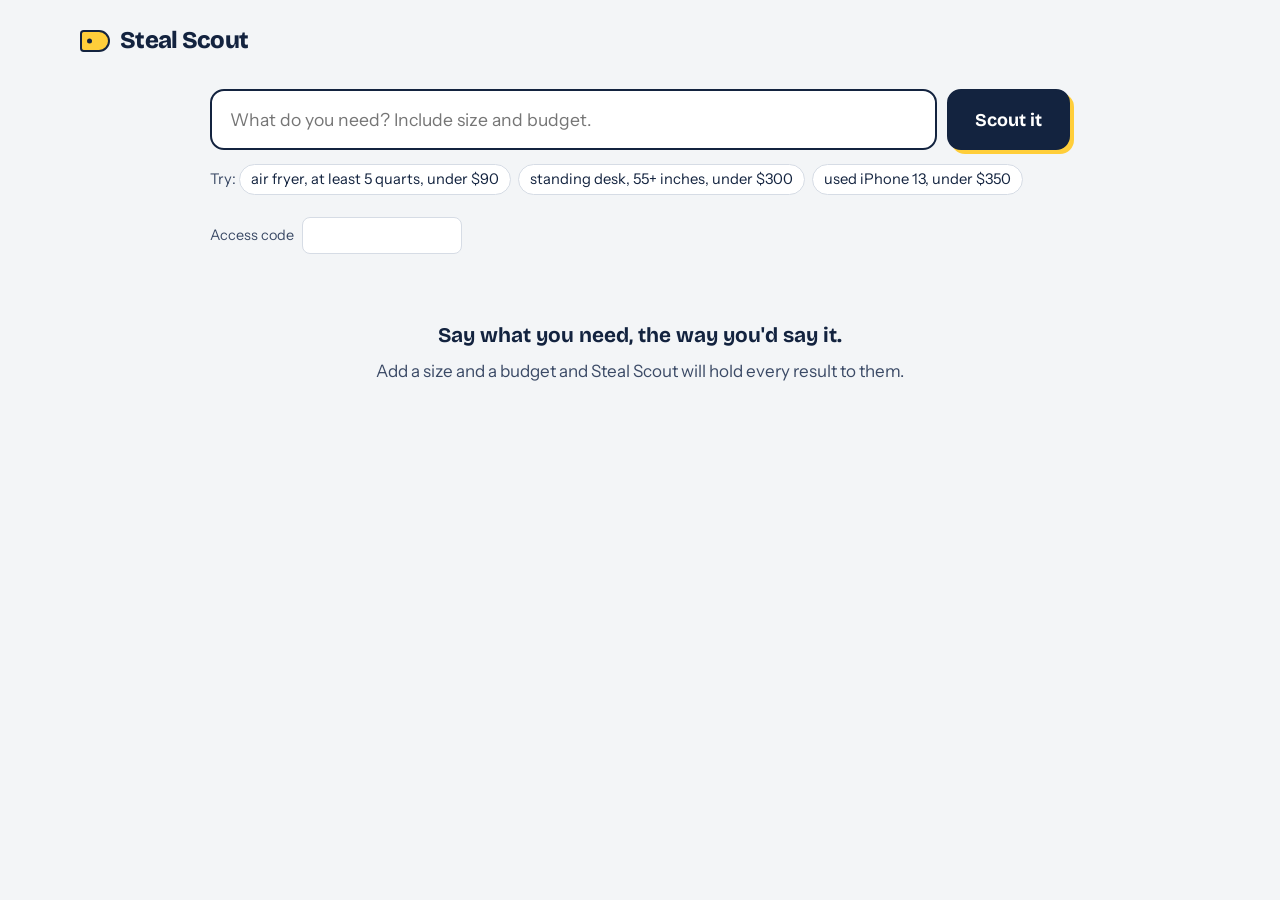
==== search.html @ 801db47e "Add files via upload" ====
<!doctype html>
<html lang="en">
<head>
  <meta charset="utf-8">
  <meta name="viewport" content="width=device-width, initial-scale=1">
  <title>Search — Steal Scout</title>
  <meta name="robots" content="noindex">
  <link rel="icon" href="data:image/svg+xml,%3Csvg xmlns='http://www.w3.org/2000/svg' viewBox='0 0 32 24'%3E%3Cpath d='M2 2h18l10 10-10 10H2z' fill='%23ffce3a' stroke='%2313233f' stroke-width='2.5' stroke-linejoin='round'/%3E%3Ccircle cx='8' cy='12' r='2.5' fill='%2313233f'/%3E%3C/svg%3E">
  <link rel="preconnect" href="https://fonts.googleapis.com">
  <link rel="preconnect" href="https://fonts.gstatic.com" crossorigin>
  <link href="https://fonts.googleapis.com/css2?family=Bricolage+Grotesque:opsz,wght@12..96,600;12..96,700;12..96,800&family=Instrument+Sans:wght@400;600&display=swap" rel="stylesheet">
  <link rel="stylesheet" href="styles.css">
  <style>
    .app { padding: 8px 0 72px; }
    .app .wrap { max-width: 860px; }
    .search-form { display: flex; gap: 10px; flex-wrap: wrap; margin-bottom: 10px; }
    .search-form input[type="search"] {
      flex: 1 1 320px; font: inherit; font-size: 1.1rem;
      padding: 15px 18px; border: 2px solid var(--ink); border-radius: 14px; background: #fff;
    }
    .search-form .btn { border-radius: 14px; }
    .examples { font-size: 0.92rem; color: var(--ink-soft); margin: 0 0 22px; }
    .examples button {
      font: inherit; color: var(--ink); background: #fff; border: 1.5px solid var(--line);
      border-radius: 999px; padding: 3px 11px; margin: 4px 4px 0 0; cursor: pointer;
    }
    .code-row { display: flex; gap: 8px; align-items: center; font-size: 0.9rem; color: var(--ink-soft); margin-bottom: 18px; }
    .code-row input { font: inherit; padding: 6px 10px; border: 1.5px solid var(--line); border-radius: 8px; width: 160px; }
    .summary {
      background: #fff; border: 2px solid var(--ink); border-radius: 14px;
      padding: 14px 18px; margin-bottom: 14px; display: grid; gap: 8px;
    }
    .summary .save { background: var(--sticker); border-radius: 8px; padding: 8px 12px; font-weight: 600; }
    .summary-row { display: flex; justify-content: space-between; gap: 12px; flex-wrap: wrap; align-items: center; font-size: 0.95rem; color: var(--ink-soft); }
    .summary-row a { font-weight: 600; color: var(--ink); }
    .warn { font-size: 0.88rem; color: var(--markdown); }
    .list { list-style: none; padding: 0; margin: 0; display: grid; gap: 10px; }
    .item {
      display: grid; grid-template-columns: 76px 1fr auto; gap: 14px; align-items: center;
      background: #fff; border: 1.5px solid var(--line); border-radius: 12px; padding: 12px 14px;
    }
    .item.top { border: 2px solid var(--save); }
    .item.weak { opacity: .72; }
    .thumb { width: 76px; height: 76px; border-radius: 8px; background: var(--paper); object-fit: contain; }
    .t { font-weight: 600; line-height: 1.3; }
    .t a { text-decoration: none; }
    .t a:hover { text-decoration: underline; }
    .m { font-size: 0.86rem; color: var(--ink-soft); margin-top: 3px; }
    .badges { margin-top: 6px; display: flex; gap: 6px; flex-wrap: wrap; }
    .b { font-size: 0.76rem; font-weight: 700; border-radius: 4px; padding: 1px 7px; }
    .b-fit { background: #e1f3ea; color: var(--save); }
    .b-low { background: #f1f3f6; color: var(--ink-soft); }
    .b-used { background: #eef0ff; color: #3a3fa8; }
    .b-top { background: var(--save); color: #fff; }
    .note { font-size: 0.84rem; color: var(--markdown); margin-top: 4px; }
    .p { text-align: right; }
    .p strong { font-family: var(--display); font-size: 1.3rem; font-variant-numeric: tabular-nums; }
    .p s { display: block; font-size: 0.82rem; color: var(--ink-soft); }
    .p a { display: block; margin-top: 6px; font-size: 0.86rem; font-weight: 600; }
    .state { text-align: center; padding: 48px 16px; color: var(--ink-soft); }
    .state strong { display: block; font-family: var(--display); font-size: 1.3rem; color: var(--ink); margin-bottom: 6px; }
    @media (max-width: 600px) {
      .item { grid-template-columns: 56px 1fr; }
      .thumb { width: 56px; height: 56px; }
      .p { grid-column: 2; text-align: left; display: flex; flex-wrap: wrap; gap: 4px 12px; align-items: baseline; }
      .p a { margin-top: 0; }
      .p s { display: inline; margin-left: 6px; }
    }
  </style>
</head>
<body>
<header class="site-head">
  <div class="wrap">
    <a class="logo" href="/"><span class="logo-tag" aria-hidden="true"></span>Steal Scout</a>
  </div>
</header>

<main class="app">
  <div class="wrap">
    <form class="search-form" id="form" role="search">
      <label class="hidden" for="q">What are you shopping for?</label>
      <input id="q" type="search" name="q" placeholder="What do you need? Include size and budget." autocomplete="off" required minlength="3" maxlength="200">
      <button class="btn" type="submit" id="go">Scout it</button>
    </form>
    <p class="examples">Try:
      <button type="button" data-q="air fryer, at least 5 quarts, under $90">air fryer, at least 5 quarts, under $90</button>
      <button type="button" data-q="standing desk at least 55 inches wide under $300">standing desk, 55+ inches, under $300</button>
      <button type="button" data-q="used iphone 13 128gb under $350">used iPhone 13, under $350</button>
    </p>
    <div class="code-row">
      <label for="code">Access code</label>
      <input id="code" type="password" autocomplete="off">
    </div>

    <div id="out" aria-live="polite">
      <div class="state"><strong>Say what you need, the way you'd say it.</strong>Add a size and a budget and Steal Scout will hold every result to them.</div>
    </div>
  </div>
</main>

<script>
(function () {
  var form = document.getElementById('form');
  var qEl = document.getElementById('q');
  var codeEl = document.getElementById('code');
  var out = document.getElementById('out');
  var go = document.getElementById('go');
  var demo = new URLSearchParams(location.search).has('demo');

  try { codeEl.value = localStorage.getItem('ss_code') || ''; } catch (e) {}

  function el(tag, cls, text) {
    var n = document.createElement(tag);
    if (cls) n.className = cls;
    if (text != null) n.textContent = text;
    return n;
  }
  function money(n) { return '$' + Number(n).toFixed(2); }
  function safeUrl(u) { try { var x = new URL(u); return /^https?:$/.test(x.protocol) ? x.href : null; } catch (e) { return null; } }

  function showState(title, body) {
    out.replaceChildren();
    var s = el('div', 'state');
    s.append(el('strong', null, title), document.createTextNode(body));
    out.append(s);
  }

  function render(data) {
    out.replaceChildren();
    var sum = el('div', 'summary');
    if (data.savings && data.firstResult) {
      sum.append(el('div', 'save', 'Top pick is ' + money(data.savings) + ' less than the first result on a normal search' + (data.firstResult.sponsored ? ' (a sponsored listing).' : '.')));
    }
    var row = el('div', 'summary-row');
    var r = data.removed || {};
    var parts = [];
    if (r.sponsored) parts.push(r.sponsored + ' sponsored');
    if (r.overBudget) parts.push(r.overBudget + ' over budget');
    if (r.condition) parts.push(r.condition + ' used');
    row.append(el('span', null, 'Searched ' + data.totalFound + ' listings' + (parts.length ? ', removed ' + parts.join(', ') : '') + '.'));
    var mp = el('a', null, 'Check Facebook Marketplace near you');
    mp.href = data.marketplaceUrl; mp.target = '_blank'; mp.rel = 'noopener';
    row.append(mp);
    sum.append(row);
    (data.warnings || []).forEach(function (w) { sum.append(el('div', 'warn', w)); });
    out.append(sum);

    if (!data.results.length) {
      var s = el('div', 'state');
      s.append(el('strong', null, 'Nothing matched every requirement.'), document.createTextNode('Try a higher budget or fewer must-haves.'));
      out.append(s);
      return;
    }

    var list = el('ol', 'list');
    var topDone = false;
    data.results.forEach(function (it) {
      var good = !it.fails && it.fit >= 60;
      var li = el('li', 'item' + (good && !topDone ? ' top' : '') + (good ? '' : ' weak'));
      var img = el('img', 'thumb');
      var src = it.thumbnail && safeUrl(it.thumbnail);
      if (src) { img.src = src; img.alt = ''; img.loading = 'lazy'; } else { img.alt = ''; }
      li.append(img);

      var mid = el('div');
      var t = el('div', 't');
      var href = safeUrl(it.link);
      if (href) { var a = el('a', null, it.title); a.href = href; a.target = '_blank'; a.rel = 'noopener nofollow'; t.append(a); }
      else t.textContent = it.title;
      mid.append(t);
      var meta = [it.source];
      if (it.rating != null) meta.push(it.rating + '★' + (it.reviews ? ' from ' + Number(it.reviews).toLocaleString() + ' reviews' : ''));
      if (it.delivery) meta.push(it.delivery);
      mid.append(el('div', 'm', meta.join(' · ')));
      var badges = el('div', 'badges');
      if (good && !topDone) { badges.append(el('span', 'b b-top', 'Top pick')); topDone = true; }
      badges.append(el('span', 'b ' + (good ? 'b-fit' : 'b-low'), it.fit + '% fit'));
      if (it.used) badges.append(el('span', 'b b-used', it.condition || 'Used'));
      mid.append(badges);
      (it.notes || []).forEach(function (n) { mid.append(el('div', 'note', n)); });
      li.append(mid);

      var p = el('div', 'p');
      p.append(el('strong', null, money(it.price)));
      if (it.oldPrice && it.oldPrice > it.price) p.append(el('s', null, money(it.oldPrice)));
      if (href) { var v = el('a', null, 'View at ' + it.source); v.href = href; v.target = '_blank'; v.rel = 'noopener nofollow'; p.append(v); }
      li.append(p);
      list.append(li);
    });
    out.append(list);
  }

  function search(q) {
    var code = codeEl.value.trim();
    if (!demo && !code) { codeEl.focus(); showState('Enter the access code first.', 'Search is limited to testers until launch.'); return; }
    try { localStorage.setItem('ss_code', code); } catch (e) {}
    go.disabled = true; go.textContent = 'Scouting…';
    showState('Scouting stores and marketplaces…', 'Removing sponsored results and checking each listing against what you asked for.');
    var req = demo
      ? new Promise(function (res) { setTimeout(function () { res({ ok: true, json: function () { return DEMO; } }); }, 400); })
      : fetch('/api/search?q=' + encodeURIComponent(q), { headers: { 'x-access-code': code } });
    req.then(function (res) {
      return Promise.resolve(res.json()).then(function (data) {
        if (!res.ok) throw new Error(data.error || 'Search failed.');
        render(data);
      });
    }).catch(function (err) {
      showState('Search didn’t finish.', err.message === 'Failed to fetch' ? 'Check your connection and try again.' : err.message);
    }).finally(function () { go.disabled = false; go.textContent = 'Scout it'; });
  }

  form.addEventListener('submit', function (e) { e.preventDefault(); search(qEl.value.trim()); });
  document.querySelectorAll('[data-q]').forEach(function (b) {
    b.addEventListener('click', function () { qEl.value = b.getAttribute('data-q'); search(qEl.value); });
  });

  // Sample response used only with ?demo in the URL, so the page can be previewed without spending searches.
  var DEMO = {
    totalFound: 9, removed: { sponsored: 2, overBudget: 1, condition: 0 },
    firstResult: { title: 'PrimeChef 6.5 qt', price: 139.99, sponsored: true }, savings: 85,
    marketplaceUrl: 'https://www.facebook.com/marketplace/search/?query=air%20fryer%205%20qt', warnings: [],
    results: [
      { title: 'Kitchen Basics 6-Quart Air Fryer', price: 54.99, oldPrice: 69.99, source: 'Home goods store', rating: 4.6, reviews: 2140, delivery: 'Free delivery', fit: 100, fails: false, notes: [], link: 'https://example.com' },
      { title: '6 Qt Air Fryer, like new', price: 39, source: 'eBay', fit: 100, fails: false, used: true, condition: 'Pre-Owned', notes: [], link: 'https://example.com' },
      { title: 'Countertop 5.8 Qt Air Fryer', price: 64.99, source: 'Warehouse club', rating: 4.5, reviews: 800, fit: 100, fails: false, notes: [], link: 'https://example.com' },
      { title: 'Air Fryer Liners, 100 pack', price: 9.99, source: 'Online retailer', rating: 4.7, reviews: 9000, fit: 37, fails: false, notes: ['Looks like an accessory, not the item'], link: 'https://example.com' },
      { title: 'Compact 4 Quart Air Fryer', price: 49.99, source: 'Department store', rating: 4.4, reviews: 3000, fit: 55, fails: true, notes: ['Wanted 5+ qt, this is 4 qt'], link: 'https://example.com' }
    ]
  };
  if (demo) { qEl.value = 'air fryer, at least 5 quarts, under $90'; search(qEl.value); }
})();
</script>
</body>
</html>
---- styles.css ----
/* Steal Scout — shared styles
   Palette: price-gun navy, clearance-sticker yellow, markdown red, savings green */
:root {
  --ink: #13233f;
  --ink-soft: #3b4a66;
  --paper: #f3f5f7;
  --card: #ffffff;
  --sticker: #ffce3a;
  --sticker-deep: #f2b705;
  --markdown: #d93a2b;
  --save: #1d7f53;
  --line: #d6dce5;
  --radius-tag: 14px;
  --display: "Bricolage Grotesque", "Arial Narrow", sans-serif;
  --body: "Instrument Sans", system-ui, sans-serif;
}

* { box-sizing: border-box; }
html { -webkit-text-size-adjust: 100%; }
body {
  margin: 0;
  background: var(--paper);
  color: var(--ink);
  font-family: var(--body);
  font-size: 1.0625rem;
  line-height: 1.55;
}
img { max-width: 100%; }
a { color: var(--ink); text-underline-offset: 3px; }
a:focus-visible, button:focus-visible, input:focus-visible, summary:focus-visible {
  outline: 3px solid var(--sticker-deep);
  outline-offset: 3px;
  border-radius: 6px;
}

.wrap { width: min(1120px, 100% - 32px); margin-inline: auto; }

/* Header */
.site-head { padding: 22px 0; }
.site-head .wrap { display: flex; align-items: center; justify-content: space-between; gap: 16px; }
.logo {
  font-family: var(--display);
  font-weight: 800;
  font-size: 1.5rem;
  letter-spacing: -0.03em;
  text-decoration: none;
  display: inline-flex; align-items: center; gap: 10px;
}
.logo-tag {
  width: 30px; height: 22px;
  background: var(--sticker);
  border: 2px solid var(--ink);
  border-radius: 4px 12px 12px 4px;
  position: relative;
}
.logo-tag::after {
  content: ""; position: absolute; left: 5px; top: 50%;
  width: 5px; height: 5px; border-radius: 50%;
  background: var(--ink); transform: translateY(-50%);
}
.head-link { font-weight: 600; font-size: 0.95rem; }

/* Buttons */
.btn {
  display: inline-block;
  font-family: var(--display);
  font-weight: 700;
  font-size: 1.125rem;
  padding: 15px 26px;
  border-radius: 999px;
  border: 2px solid var(--ink);
  background: var(--ink);
  color: #fff;
  text-decoration: none;
  cursor: pointer;
  transition: transform .12s ease, box-shadow .12s ease;
  box-shadow: 4px 4px 0 var(--sticker);
}
.btn:hover { transform: translate(-1px, -1px); box-shadow: 6px 6px 0 var(--sticker); }
.btn:active { transform: translate(2px, 2px); box-shadow: 1px 1px 0 var(--sticker); }
.btn-ghost { background: transparent; color: var(--ink); box-shadow: none; }
.btn-ghost:hover { box-shadow: none; background: #fff; }

/* Hero */
.hero { padding: 36px 0 72px; }
.hero .wrap {
  display: grid;
  grid-template-columns: 1fr 1.05fr;
  gap: 56px;
  align-items: start;
}
.hero .wrap > div:first-child { padding-top: 64px; }
.hero h1 {
  font-family: var(--display);
  font-weight: 800;
  font-size: clamp(2.6rem, 5.6vw, 4.6rem);
  line-height: 0.98;
  letter-spacing: -0.04em;
  margin: 0 0 22px;
}
.hero .lede { font-size: 1.2rem; color: var(--ink-soft); max-width: 34ch; margin: 0 0 30px; }
.hero-cta { display: flex; flex-wrap: wrap; gap: 14px; align-items: center; }
.fine { font-size: 0.92rem; color: var(--ink-soft); margin-top: 16px; max-width: 46ch; }

/* Demo panel */
.demo {
  background: var(--card);
  border: 2px solid var(--ink);
  border-radius: 18px;
  padding: 18px;
  box-shadow: 10px 10px 0 var(--ink);
}
.demo-search {
  display: flex; align-items: center; gap: 10px;
  border: 2px solid var(--line);
  border-radius: 12px;
  padding: 11px 14px;
  font-size: 0.98rem;
}
.demo-search svg { flex: none; }
.demo-status {
  display: flex; justify-content: space-between; align-items: center;
  font-size: 0.86rem; color: var(--ink-soft);
  margin: 12px 2px 8px;
  min-height: 1.4em;
}
.demo-status button {
  font: inherit; font-weight: 600; color: var(--ink);
  background: none; border: 0; text-decoration: underline; cursor: pointer; padding: 0;
}
.results { list-style: none; margin: 0; padding: 0; display: grid; gap: 8px; }
.result {
  display: grid;
  grid-template-columns: 1fr auto;
  gap: 4px 12px;
  padding: 11px 13px;
  border: 1.5px solid var(--line);
  border-radius: 10px;
  background: #fff;
  overflow: hidden;
  transition: opacity .45s ease, max-height .5s ease .25s, padding .5s ease .25s, margin .5s ease .25s, border-width .5s ease .25s;
  max-height: 120px;
}
.r-name { font-weight: 600; font-size: 0.97rem; line-height: 1.3; }
.r-meta { font-size: 0.83rem; color: var(--ink-soft); }
.r-price {
  font-family: var(--display); font-weight: 700; font-size: 1.15rem;
  grid-row: span 2; align-self: center; text-align: right;
  font-variant-numeric: tabular-nums;
}
.ad-flag {
  display: inline-block; font-size: 0.72rem; font-weight: 700;
  background: #fde7e4; color: var(--markdown);
  border-radius: 4px; padding: 1px 6px; margin-right: 6px; vertical-align: 1px;
}
.fit {
  display: none; font-size: 0.78rem; font-weight: 700;
  background: #e1f3ea; color: var(--save);
  border-radius: 4px; padding: 1px 6px; margin-right: 6px; vertical-align: 1px;
}
.best { border-color: var(--save); border-width: 2px; }

/* Demo states */
.demo.scouting .is-ad { opacity: .35; text-decoration: line-through; text-decoration-color: var(--markdown); }
.demo.done .is-ad {
  opacity: 0; max-height: 0; padding-top: 0; padding-bottom: 0;
  margin-top: -8px; border-width: 0;
}
.demo.done .fit { display: inline-block; }
.demo.done .is-ad .fit { display: none; }
.savings {
  margin-top: 12px;
  background: var(--sticker);
  border-radius: 10px;
  padding: 10px 14px;
  font-weight: 600;
  font-size: 0.95rem;
  opacity: 0; transform: translateY(6px);
  transition: opacity .4s ease .7s, transform .4s ease .7s;
}
.demo.done .savings { opacity: 1; transform: none; }
.demo-note { font-size: 0.78rem; color: var(--ink-soft); margin: 10px 2px 0; }

/* Sections */
section { padding: 72px 0; }
.section-title {
  font-family: var(--display);
  font-weight: 800;
  font-size: clamp(2rem, 3.6vw, 2.9rem);
  letter-spacing: -0.03em;
  line-height: 1.05;
  margin: 0 0 14px;
  max-width: 22ch;
}
.section-sub { color: var(--ink-soft); max-width: 58ch; margin: 0 0 40px; font-size: 1.1rem; }

/* Steps (a real sequence, so numbered) */
.steps { list-style: none; padding: 0; margin: 0; display: grid; grid-template-columns: repeat(3, 1fr); gap: 32px; counter-reset: step; }
.steps li { counter-increment: step; border-top: 3px solid var(--ink); padding-top: 18px; }
.steps li::before {
  content: counter(step);
  font-family: var(--display); font-weight: 800; font-size: 2.4rem; line-height: 1;
  display: block; margin-bottom: 10px; color: var(--ink);
}
.steps h3 { font-family: var(--display); font-size: 1.35rem; margin: 0 0 8px; letter-spacing: -0.02em; }
.steps p { margin: 0; color: var(--ink-soft); }

/* What you get / not yet */
.split { display: grid; grid-template-columns: 1fr 1fr; gap: 40px; }
.split h3 { font-family: var(--display); font-size: 1.35rem; margin: 0 0 12px; letter-spacing: -0.02em; }
.checklist { list-style: none; padding: 0; margin: 0; display: grid; gap: 10px; }
.checklist li { padding-left: 30px; position: relative; }
.checklist li::before {
  content: ""; position: absolute; left: 0; top: 4px;
  width: 18px; height: 18px; border-radius: 50%;
  background: var(--save);
  -webkit-mask: url("data:image/svg+xml,%3Csvg xmlns='http://www.w3.org/2000/svg' viewBox='0 0 20 20'%3E%3Ccircle cx='10' cy='10' r='10'/%3E%3C/svg%3E") center/contain no-repeat;
}
.checklist li::after {
  content: ""; position: absolute; left: 5px; top: 8px;
  width: 7px; height: 4px; border-left: 2px solid #fff; border-bottom: 2px solid #fff;
  transform: rotate(-45deg);
}
.checklist.later li::before { background: var(--line); }
.checklist.later li::after { border-color: var(--ink-soft); }
.checklist.later li { color: var(--ink-soft); }

/* Offer: the big price tag */
.offer { background: var(--ink); color: #fff; }
.offer .wrap { display: grid; grid-template-columns: 1fr 1fr; gap: 56px; align-items: center; }
.offer .section-title { color: #fff; }
.offer .section-sub { color: #c9d2e1; }
.offer ul { padding-left: 20px; margin: 0 0 28px; color: #e6ebf3; }
.offer li { margin-bottom: 8px; }
.offer .btn { background: var(--sticker); color: var(--ink); border-color: var(--sticker); box-shadow: 4px 4px 0 #fff; }
.offer .btn:hover { box-shadow: 6px 6px 0 #fff; }
.offer .fine { color: #c9d2e1; }
.offer .fine a { color: #fff; }

.tag {
  position: relative;
  background: var(--sticker);
  color: var(--ink);
  border-radius: 18px 60px 60px 18px;
  padding: 44px 48px 44px 78px;
  transform: rotate(-3deg);
  max-width: 440px;
  justify-self: center;
  box-shadow: 12px 12px 0 rgba(0,0,0,.25);
}
.tag::before {
  content: ""; position: absolute; left: 30px; top: 50%;
  width: 22px; height: 22px; border-radius: 50%;
  background: var(--ink); transform: translateY(-50%);
}
.tag-was {
  font-family: var(--display); font-size: 1.6rem; font-weight: 700;
  text-decoration: line-through; text-decoration-color: var(--markdown); text-decoration-thickness: 3px;
  opacity: .7;
}
.tag-now {
  font-family: var(--display); font-weight: 800;
  font-size: clamp(4rem, 9vw, 6.4rem); line-height: .9; letter-spacing: -0.05em;
}
.tag-now span { font-size: .32em; letter-spacing: 0; font-weight: 700; }
.tag-for { font-weight: 600; margin-top: 10px; }

/* FAQ */
.faq { max-width: 760px; }
.faq details { border-bottom: 1.5px solid var(--line); padding: 18px 0; }
.faq summary {
  font-family: var(--display); font-weight: 700; font-size: 1.2rem;
  cursor: pointer; list-style: none; display: flex; justify-content: space-between; gap: 16px;
}
.faq summary::-webkit-details-marker { display: none; }
.faq summary::after { content: "+"; font-size: 1.5rem; line-height: 1; transition: transform .2s ease; }
.faq details[open] summary::after { transform: rotate(45deg); }
.faq details p { margin: 12px 0 0; color: var(--ink-soft); max-width: 64ch; }

/* Waitlist */
.waitlist { background: #fff; border-top: 2px solid var(--ink); border-bottom: 2px solid var(--ink); }
.waitlist form { display: flex; gap: 12px; flex-wrap: wrap; max-width: 560px; }
.waitlist input[type="email"] {
  flex: 1 1 260px;
  font: inherit; padding: 14px 16px;
  border: 2px solid var(--ink); border-radius: 999px; background: var(--paper);
}
.hidden { position: absolute; left: -9999px; }

/* Footer */
.site-foot { padding: 40px 0 56px; font-size: 0.92rem; color: var(--ink-soft); }
.site-foot .wrap { display: flex; flex-wrap: wrap; gap: 12px 28px; justify-content: space-between; }
.site-foot nav { display: flex; gap: 20px; flex-wrap: wrap; }
.disclosure { flex-basis: 100%; max-width: 70ch; }

/* Legal pages */
.legal { padding: 24px 0 72px; }
.legal article { max-width: 720px; background: #fff; border: 2px solid var(--ink); border-radius: 18px; padding: 40px 44px; }
.legal h1 { font-family: var(--display); font-size: clamp(2.2rem, 5vw, 3rem); letter-spacing: -0.03em; line-height: 1; margin: 0 0 8px; }
.legal h2 { font-family: var(--display); font-size: 1.3rem; letter-spacing: -0.01em; margin: 32px 0 8px; }
.legal p, .legal li { color: #24324d; }
.legal .updated { color: var(--ink-soft); margin: 0 0 24px; }

/* Responsive */
@media (max-width: 880px) {
  .hero .wrap, .offer .wrap, .split { grid-template-columns: 1fr; gap: 40px; }
  .steps { grid-template-columns: 1fr; gap: 28px; }
  .hero { padding-top: 12px; }
  .hero .wrap > div:first-child { padding-top: 0; }
  .demo { box-shadow: 6px 6px 0 var(--ink); }
  section { padding: 56px 0; }
  .tag { padding: 34px 32px 34px 66px; }
  .legal article { padding: 28px 22px; }
}

@media (prefers-reduced-motion: reduce) {
  *, *::before, *::after { transition: none !important; animation: none !important; }
  .btn:hover { transform: none; }
}
.demo.done .is-ad { order: 9; }
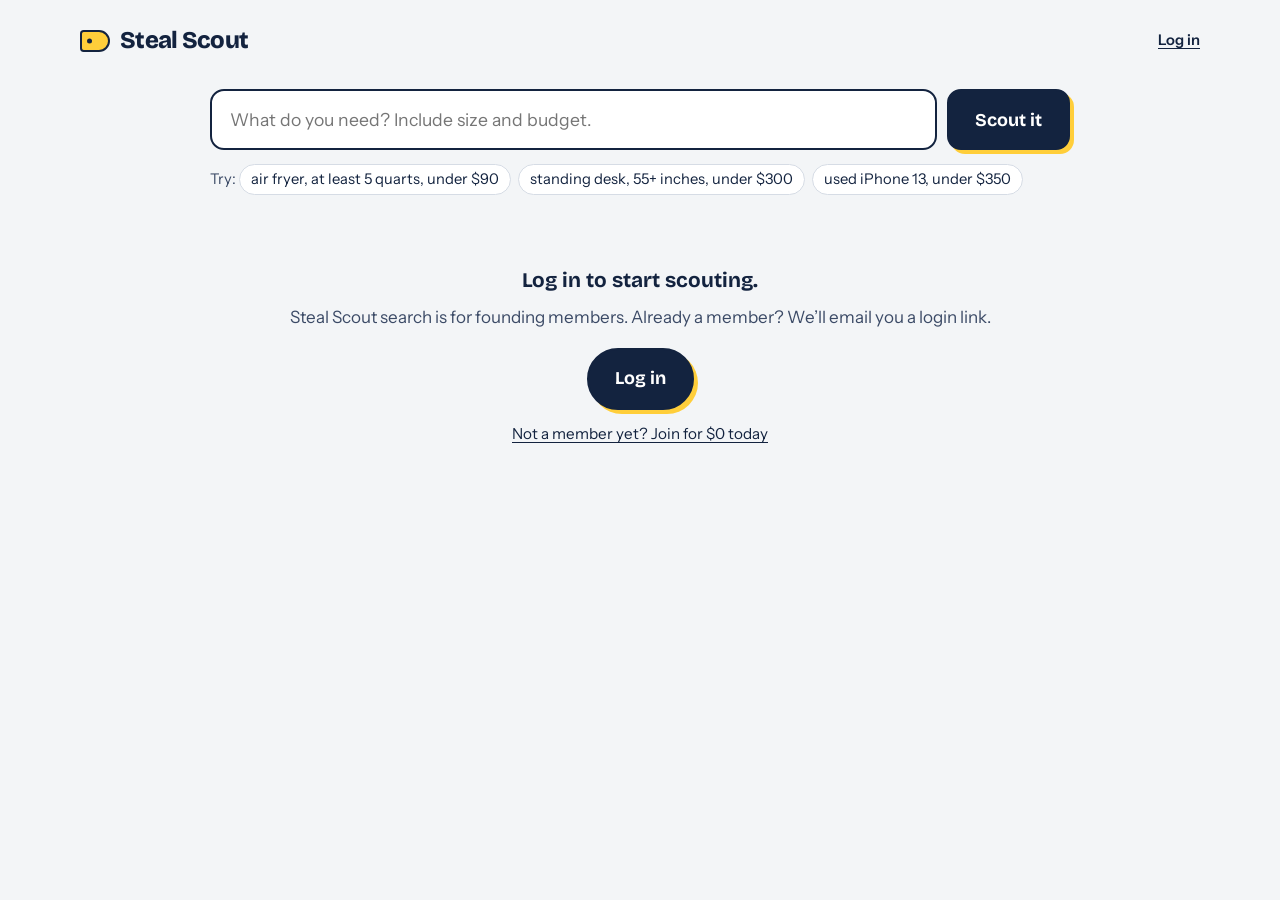
==== commit 96e2c732: "Add files via upload" ====
--- a/search.html
+++ b/search.html
@@ -59,7 +59,14 @@
     .p a { display: block; margin-top: 6px; font-size: 0.86rem; font-weight: 600; }
     .state { text-align: center; padding: 48px 16px; color: var(--ink-soft); }
     .state strong { display: block; font-family: var(--display); font-size: 1.3rem; color: var(--ink); margin-bottom: 6px; }
+    .acct { display: flex; gap: 14px; align-items: center; font-size: 0.92rem; color: var(--ink-soft); }
+    .acct button { font: inherit; font-weight: 600; color: var(--ink); background: none; border: 0; text-decoration: underline; cursor: pointer; padding: 0; }
+    .acct a { font-weight: 600; }
+    .welcome { background: #e1f3ea; color: var(--save); border-radius: 12px; padding: 12px 16px; font-weight: 600; margin-bottom: 16px; }
+    .state .btn { margin-top: 18px; }
+    .state .alt { display: block; margin-top: 12px; font-size: 0.95rem; }
     @media (max-width: 600px) {
+      .acct span { display: none; }
       .item { grid-template-columns: 56px 1fr; }
       .thumb { width: 56px; height: 56px; }
       .p { grid-column: 2; text-align: left; display: flex; flex-wrap: wrap; gap: 4px 12px; align-items: baseline; }
@@ -72,6 +79,7 @@
 <header class="site-head">
   <div class="wrap">
     <a class="logo" href="/"><span class="logo-tag" aria-hidden="true"></span>Steal Scout</a>
+    <div class="acct" id="acct"></div>
   </div>
 </header>
 
@@ -87,7 +95,8 @@
       <button type="button" data-q="standing desk at least 55 inches wide under $300">standing desk, 55+ inches, under $300</button>
       <button type="button" data-q="used iphone 13 128gb under $350">used iPhone 13, under $350</button>
     </p>
-    <div class="code-row">
+    <div class="welcome" id="welcome" hidden>Welcome, founding member! You're logged in on this device.</div>
+    <div class="code-row" id="code-row" hidden>
       <label for="code">Access code</label>
       <input id="code" type="password" autocomplete="off">
     </div>
@@ -107,7 +116,14 @@
   var go = document.getElementById('go');
   var demo = new URLSearchParams(location.search).has('demo');
 
+  var params = new URLSearchParams(location.search);
+  var acct = document.getElementById('acct');
+  var member = null;
+
+  // Testers: open search.html?tester once to show the access-code box; the code is remembered on this device.
   try { codeEl.value = localStorage.getItem('ss_code') || ''; } catch (e) {}
+  if (params.has('tester') || codeEl.value) document.getElementById('code-row').hidden = false;
+  if (params.has('welcome')) document.getElementById('welcome').hidden = false;
 
   function el(tag, cls, text) {
     var n = document.createElement(tag);
@@ -123,6 +139,36 @@
     var s = el('div', 'state');
     s.append(el('strong', null, title), document.createTextNode(body));
     out.append(s);
+  }
+
+  function showLoginPrompt(inactive) {
+    out.replaceChildren();
+    var s = el('div', 'state');
+    s.append(el('strong', null, inactive ? 'Your membership isn\u2019t active.' : 'Log in to start scouting.'));
+    s.append(document.createTextNode(inactive
+      ? 'Rejoin to keep finding the best deals without the ads.'
+      : 'Steal Scout search is for founding members. Already a member? We\u2019ll email you a login link.'));
+    s.append(el('br'));
+    var a = el('a', 'btn', inactive ? 'Rejoin Steal Scout' : 'Log in');
+    a.href = inactive ? '/#founding' : '/login.html';
+    s.append(a);
+    if (!inactive) { var j = el('a', 'alt', 'Not a member yet? Join for $0 today'); j.href = '/#founding'; s.append(j); }
+    out.append(s);
+  }
+
+  function renderAccount() {
+    acct.replaceChildren();
+    if (member) {
+      acct.append(el('span', null, member.email || 'Member'));
+      var b = el('button', null, 'Log out');
+      b.type = 'button';
+      b.addEventListener('click', function () {
+        fetch('/api/logout', { method: 'POST' }).finally(function () { location.href = '/'; });
+      });
+      acct.append(b);
+    } else {
+      var a = el('a', null, 'Log in'); a.href = '/login.html'; acct.append(a);
+    }
   }
 
   function render(data) {
@@ -192,15 +238,17 @@
 
   function search(q) {
     var code = codeEl.value.trim();
-    if (!demo && !code) { codeEl.focus(); showState('Enter the access code first.', 'Search is limited to testers until launch.'); return; }
-    try { localStorage.setItem('ss_code', code); } catch (e) {}
+    if (!demo && !member && !code) { showLoginPrompt(false); return; }
+    if (code) { try { localStorage.setItem('ss_code', code); } catch (e) {} }
     go.disabled = true; go.textContent = 'Scouting…';
     showState('Scouting stores and marketplaces…', 'Removing sponsored results and checking each listing against what you asked for.');
     var req = demo
       ? new Promise(function (res) { setTimeout(function () { res({ ok: true, json: function () { return DEMO; } }); }, 400); })
-      : fetch('/api/search?q=' + encodeURIComponent(q), { headers: { 'x-access-code': code } });
+      : fetch('/api/search?q=' + encodeURIComponent(q), { headers: code ? { 'x-access-code': code } : {}, credentials: 'same-origin' });
     req.then(function (res) {
       return Promise.resolve(res.json()).then(function (data) {
+        if (res.status === 401 && data.reason === 'login') { member = null; renderAccount(); showLoginPrompt(false); return; }
+        if (res.status === 403 && data.reason === 'inactive') { member = null; renderAccount(); showLoginPrompt(true); return; }
         if (!res.ok) throw new Error(data.error || 'Search failed.');
         render(data);
       });
@@ -227,7 +275,18 @@
       { title: 'Compact 4 Quart Air Fryer', price: 49.99, source: 'Department store', rating: 4.4, reviews: 3000, fit: 55, fails: true, notes: ['Wanted 5+ qt, this is 4 qt'], link: 'https://example.com' }
     ]
   };
-  if (demo) { qEl.value = 'air fryer, at least 5 quarts, under $90'; search(qEl.value); }
+  if (demo) { member = { email: 'demo@example.com' }; renderAccount(); qEl.value = 'air fryer, at least 5 quarts, under $90'; search(qEl.value); }
+  else {
+    fetch('/api/me', { credentials: 'same-origin' })
+      .then(function (r) { return r.json(); })
+      .then(function (d) { member = d.member ? d : null; })
+      .catch(function () { member = null; })
+      .finally(function () {
+        renderAccount();
+        if (!member && !codeEl.value) showLoginPrompt(false);
+        else if (params.get('q')) { qEl.value = params.get('q'); search(qEl.value); }
+      });
+  }
 })();
 </script>
 </body>
--- a/styles.css
+++ b/styles.css
@@ -16,6 +16,7 @@
 }
 
 * { box-sizing: border-box; }
+[hidden] { display: none !important; }
 html { -webkit-text-size-adjust: 100%; }
 body {
   margin: 0;
@@ -59,6 +60,8 @@
   background: var(--ink); transform: translateY(-50%);
 }
 .head-link { font-weight: 600; font-size: 0.95rem; }
+.head-nav { display: flex; gap: 20px; flex-wrap: wrap; justify-content: flex-end; }
+@media (max-width: 480px) { .head-nav .head-link:first-child { display: none; } }
 
 /* Buttons */
 .btn {
